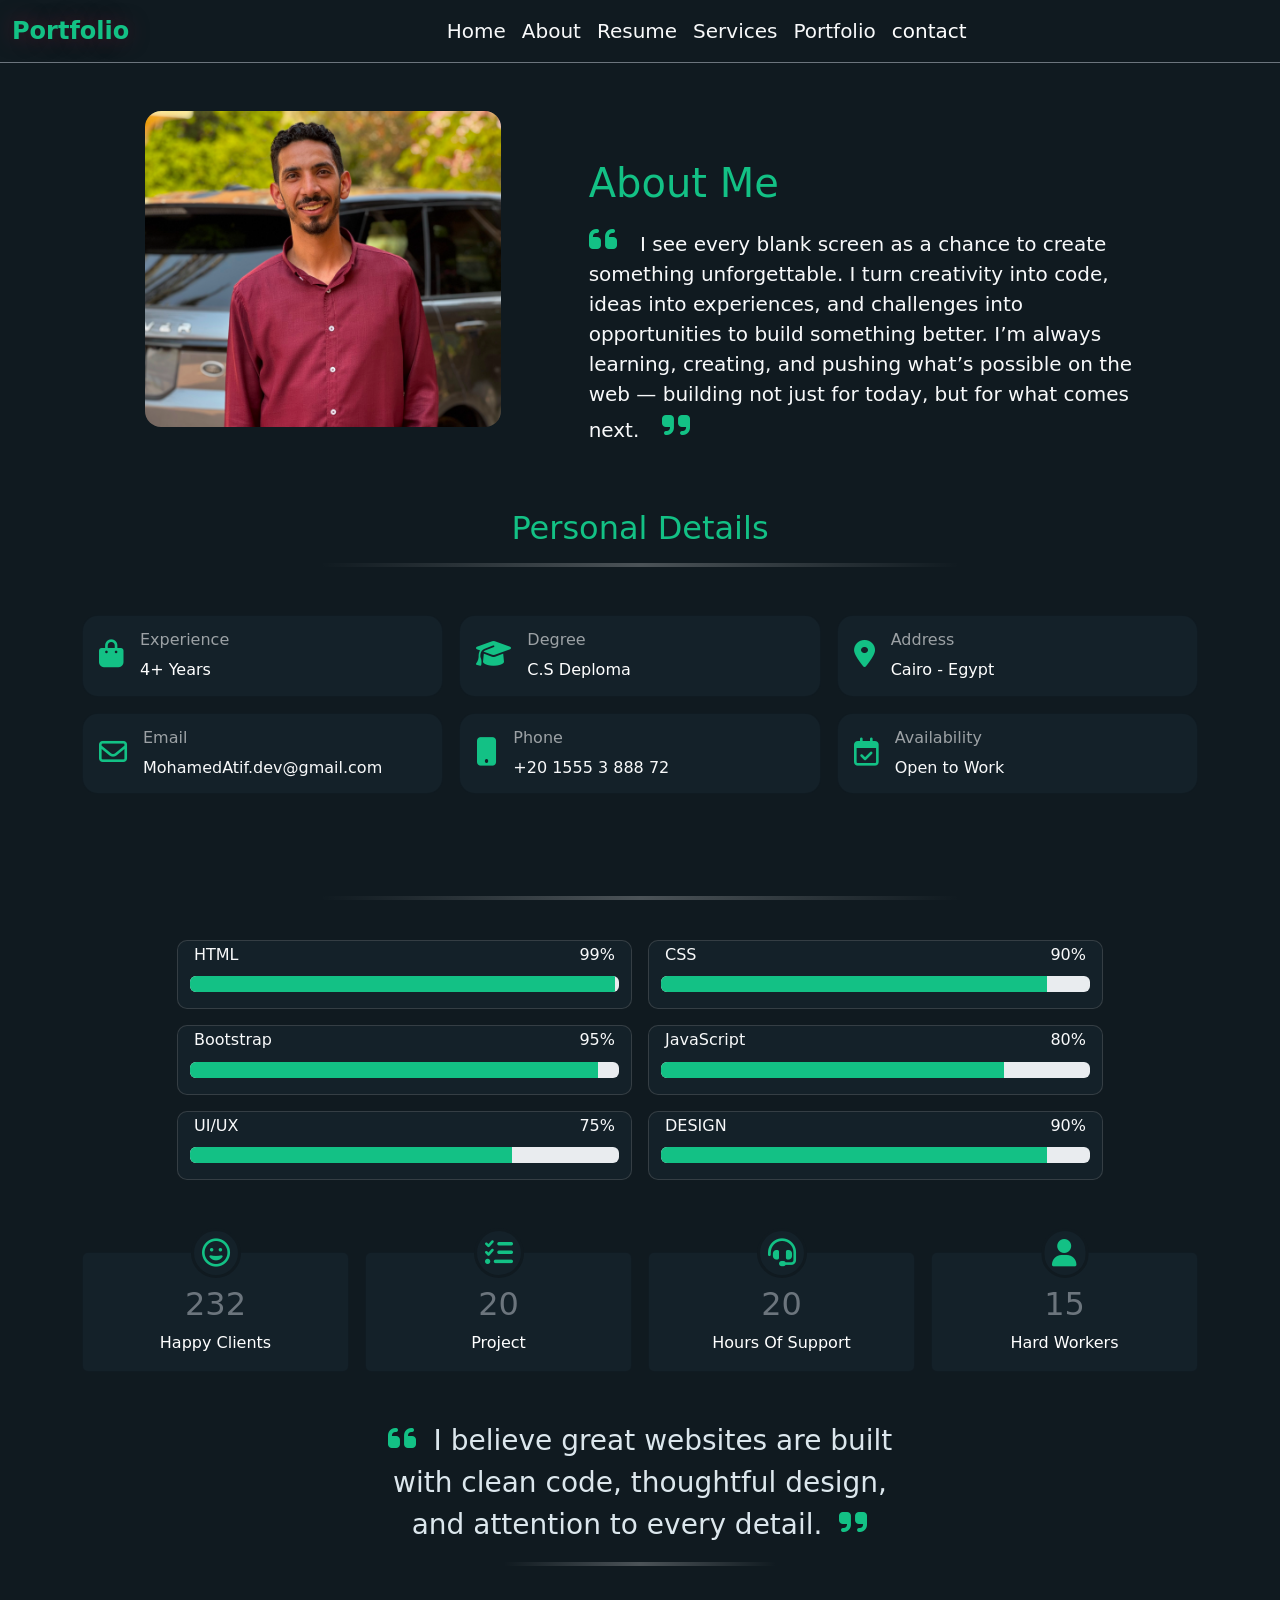
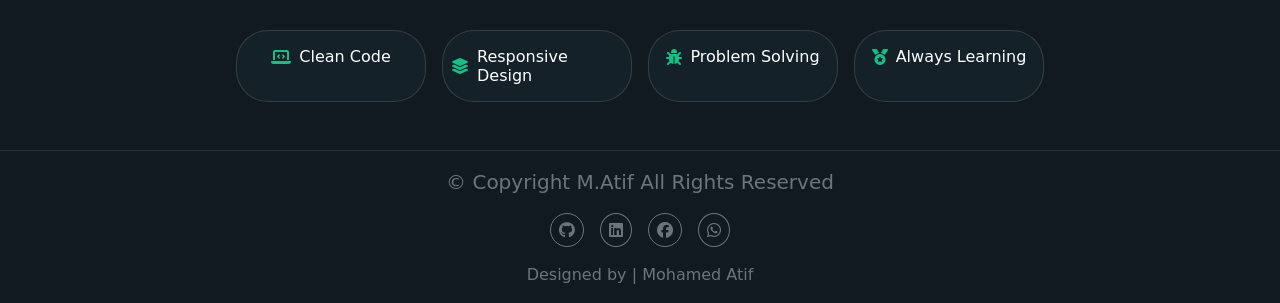
==== about.html @ 0226427c "about page" ====
<!doctype html>
<html lang="en">
  <head>
    <meta charset="UTF-8" />
    <meta name="viewport" content="width=device-width, initial-scale=1.0" />
    <!-- AOS animate -->
    <link href="https://unpkg.com/aos@2.3.1/dist/aos.css" rel="stylesheet" />

    <link rel="stylesheet" href="css/all.min.css" />

    <!-- Bootstrap -->
    <link rel="stylesheet" href="css/bootstrap.min.css" />

    <!-- My CSS -->
    <link rel="stylesheet" href="css/index.css" />

    <title>Portfolio</title>
  </head>
  <body>
    <!-- strat nav -->
    <nav
      class="navbar navbar-expand-lg my-nav border-bottom border-secondary"
      data-bs-theme="dark"
    >
      <div class="container-fluid">
        <a class="navbar-brand fs-4 fw-bold my-title" href="#">Portfolio</a>
        <button
          class="navbar-toggler"
          type="button"
          data-bs-toggle="collapse"
          data-bs-target="#navbarNavDropdown"
          aria-controls="navbarNavDropdown"
          aria-expanded="false"
          aria-label="Toggle navigation"
        >
          <span class="navbar-toggler-icon"></span>
        </button>
        <div
          class="collapse navbar-collapse justify-content-center"
          id="navbarNavDropdown"
        >
          <ul class="navbar-nav">
            <li class="nav-item">
              <a class="nav-link fs-5 my-link active" href="index.html">Home</a>
            </li>
            <li class="nav-item">
              <a class="nav-link fs-5 my-link active" href="about.html"
                >About</a
              >
            </li>
            <li class="nav-item">
              <a class="nav-link fs-5 my-link active" href="Resume.html">
                Resume</a
              >
            </li>
            <li class="nav-item">
              <a class="nav-link fs-5 my-link active" href="Services.html">
                Services</a
              >
            </li>
            <li class="nav-item">
              <a class="nav-link fs-5 my-link active" href="Portfolio.html">
                Portfolio</a
              >
            </li>
            <li class="nav-item">
              <a class="nav-link fs-5 my-link" href="contact.html"> contact</a>
            </li>
          </ul>
        </div>
      </div>
    </nav>
    <!-- End nav -->
    <!--start About -->
    <!-- section About -->
    <div class="mt-5 container text-light text-center">
      <div class="row d-flex justify-content-evenly">
        <div
          data-aos="fade-right"
          data-aos-duration="1000"
          class="col-12 col-lg-4"
        >
          <img src="/img/myphoto.bmp" alt="" class="img-fluid rounded-4" />
        </div>
        <div
          data-aos="fade-right"
          data-aos-duration="1000"
          class="col-12 col-md-6 text-start"
        >
          <h2 class="fs-1 mb-3 text-start mt-5 title">About Me</h2>
          <p class="fs-5">
            <i class="fa-solid fa-quote-left title fs-2 me-3"></i> I see every
            blank screen as a chance to create something unforgettable. I turn
            creativity into code, ideas into experiences, and challenges into
            opportunities to build something better. I’m always learning,
            creating, and pushing what’s possible on the web — building not just
            for today, but for what comes next.
            <i class="fa-solid fa-quote-right title fs-2 ms-3"></i>
          </p>
        </div>
      </div>
    </div>
    <!--  -->
    <div class="text-center text-white mt-5">
      <h2 data-aos="fade-up" data-aos-duration="1000" class="title">
        Personal Details
      </h2>
      <div>
        <hr class="opacity-25 break" />
      </div>
    </div>
    <div class="container mb-5 mt-5">
      <div class="row g-3">
        <!-- card-1 -->
        <div
          data-aos="fade-up"
          data-aos-duration="1000"
          class="col-12 col-lg-4"
        >
          <div class="card card-info-about rounded-4 text-white">
            <div class="card-body">
              <div class="d-flex gap-3">
                <h6 class="card-title">
                  <i
                    class="fa-solid fa-bag-shopping fs-3 mt-2 Details-icon"
                  ></i>
                </h6>
                <div>
                  <p class="card-subtitle mb-2 address-card">Experience</p>
                  <h6 class="card-text">4+ Years</h6>
                </div>
              </div>
            </div>
          </div>
        </div>
        <!-- card-2 -->
        <div
          data-aos="fade-up"
          data-aos-duration="1000"
          class="col-12 col-lg-4"
        >
          <div class="card card-info-about rounded-4 text-white">
            <div class="card-body">
              <div class="d-flex gap-3">
                <h6 class="card-title">
                  <i
                    class="fa-solid fa-graduation-cap fs-3 mt-2 Details-icon"
                  ></i>
                </h6>
                <div>
                  <p class="card-subtitle mb-2 address-card">Degree</p>
                  <h6 class="card-text">C.S Deploma</h6>
                </div>
              </div>
            </div>
          </div>
        </div>
        <!-- card-3 -->
        <div
          data-aos="fade-up"
          data-aos-duration="1000"
          class="col-12 col-lg-4"
        >
          <div class="card card-info-about rounded-4 text-white">
            <div class="card-body">
              <div class="d-flex gap-3">
                <h6 class="card-title">
                  <i
                    class="fa-solid fa-location-dot fs-3 mt-2 Details-icon"
                  ></i>
                </h6>
                <div>
                  <p class="card-subtitle mb-2 address-card">Address</p>
                  <h6 class="card-text">Cairo - Egypt</h6>
                </div>
              </div>
            </div>
          </div>
        </div>
        <!-- card-4 -->
        <div
          data-aos="fade-up"
          data-aos-duration="1000"
          class="col-12 col-lg-4"
        >
          <div class="card card-info-about rounded-4 text-light">
            <div class="card-body">
              <div class="d-flex gap-3">
                <h6 class="card-title">
                  <i class="fa-regular fa-envelope fs-3 mt-2 Details-icon"></i>
                </h6>
                <div>
                  <p class="card-subtitle mb-2 address-card">Email</p>
                  <h6 class="card-text">MohamedAtif.dev@gmail.com</h6>
                </div>
              </div>
            </div>
          </div>
        </div>
        <!-- card-5 -->
        <div
          data-aos="fade-up"
          data-aos-duration="1000"
          class="col-12 col-lg-4"
        >
          <div class="card card-info-about rounded-4 text-light">
            <div class="card-body">
              <div class="d-flex gap-3">
                <h6 class="card-title">
                  <i
                    class="fa-solid fa-mobile-button fs-3 mt-2 Details-icon"
                  ></i>
                </h6>
                <div>
                  <p class="card-subtitle mb-2 address-card">Phone</p>
                  <h6 class="card-text">+20 1555 3 888 72</h6>
                </div>
              </div>
            </div>
          </div>
        </div>
        <!-- card-6 -->
        <div
          data-aos="fade-up"
          data-aos-duration="1000"
          class="col-12 col-lg-4"
        >
          <div class="card card-info-about rounded-4 text-light">
            <div class="card-body">
              <div class="d-flex gap-3">
                <h6 class="card-title">
                  <i
                    class="fa-regular fa-calendar-check fs-3 mt-2 Details-icon"
                  ></i>
                </h6>
                <div>
                  <p class="card-subtitle mb-2 address-card">Availability</p>
                  <h6 class="card-text">Open to Work</h6>
                </div>
              </div>
            </div>
          </div>
        </div>
        <!-- end -->
      </div>
    </div>
    <!--  -->
    <!-- Technical Proficienc -->
    <h2
      data-aos="fade-up"
      data-aos-duration="1000"
      class="text-center mb-3 mt-3 title"
    >
      My Skills
    </h2>
    <hr class="opacity-25 break" />
    <div class="container mt-3">
      <div class="row justify-content-center p-4 gap-3">
        <!-- HTML -->
        <div class="col-12 col-lg-5 skills-card">
          <div class="text-light d-flex justify-content-between p-1">
            <h6>HTML</h6>
            <h6>99%</h6>
          </div>
          <div
            class="progress mb-3"
            role="progressbar"
            aria-label="Basic example"
            aria-valuenow="0"
            aria-valuemin="0"
            aria-valuemax="100"
          >
            <div
              data-aos="fade-right"
              data-aos-duration="2000"
              class="progress-bar"
              style="width: 99%"
            ></div>
          </div>
        </div>
        <!-- CSS -->
        <div class="col-12 col-lg-5 skills-card">
          <div class="text-light d-flex justify-content-between p-1">
            <h6>CSS</h6>
            <h6>90%</h6>
          </div>
          <div
            class="progress mb-3"
            role="progressbar"
            aria-label="Basic example"
            aria-valuenow="0"
            aria-valuemin="0"
            aria-valuemax="100"
          >
            <div
              data-aos="fade-right"
              data-aos-duration="2000"
              class="progress-bar"
              style="width: 90%"
            ></div>
          </div>
        </div>
        <!-- Bootstrap -->
        <div class="col-12 col-lg-5 skills-card">
          <div class="text-light d-flex justify-content-between p-1">
            <h6>Bootstrap</h6>
            <h6>95%</h6>
          </div>
          <div
            class="progress mb-3"
            role="progressbar"
            aria-label="Basic example"
            aria-valuenow="0"
            aria-valuemin="0"
            aria-valuemax="100"
          >
            <div
              data-aos="fade-right"
              data-aos-duration="2000"
              class="progress-bar"
              style="width: 95%"
            ></div>
          </div>
        </div>
        <!-- JavaScript -->
        <div class="col-12 col-lg-5 skills-card">
          <div class="text-light d-flex justify-content-between p-1">
            <h6>JavaScript</h6>
            <h6>80%</h6>
          </div>
          <div
            class="progress mb-3"
            role="progressbar"
            aria-label="Basic example"
            aria-valuenow="0"
            aria-valuemin="0"
            aria-valuemax="100"
          >
            <div
              data-aos="fade-right"
              data-aos-duration="2000"
              class="progress-bar"
              style="width: 80%"
            ></div>
          </div>
        </div>
        <!-- UI/UX -->
        <div class="col-12 col-lg-5 skills-card">
          <div class="text-light d-flex justify-content-between p-1">
            <h6>UI/UX</h6>
            <h6>75%</h6>
          </div>
          <div
            class="progress mb-3"
            role="progressbar"
            aria-label="Basic example"
            aria-valuenow="0"
            aria-valuemin="0"
            aria-valuemax="100"
          >
            <div
              data-aos="fade-right"
              data-aos-duration="2000"
              class="progress-bar"
              style="width: 75%"
            ></div>
          </div>
        </div>
        <!-- design -->
        <div class="col-12 col-lg-5 skills-card">
          <div class="text-light d-flex justify-content-between p-1">
            <h6>DESIGN</h6>
            <h6>90%</h6>
          </div>
          <div
            class="progress mb-3"
            role="progressbar"
            aria-label="Basic example"
            aria-valuenow="0"
            aria-valuemin="0"
            aria-valuemax="100"
          >
            <div
              data-aos="fade-right"
              data-aos-duration="2000"
              class="progress-bar"
              style="width: 90%"
            ></div>
          </div>
        </div>
      </div>
    </div>
    <!-- section 2 -->
    <div class="container mt-5 mb-5">
      <div class="row g-3">
        <!-- 1 -->
        <div data-aos="fade-up" data-aos-duration="1000" class="col-6 col-lg-3">
          <div class="work-card card position-relative text-white">
            <i
              class="fa-regular fa-face-grin position-absolute top-0 start-50 translate-middle fs-3 p-2 rounded-5 work-icone"
            ></i>
            <div class="card-body text-center mt-3">
              <h2 class="card-title text-secondary">232</h2>
              <p class="card-text">Happy Clients</p>
            </div>
          </div>
        </div>
        <!-- 2 -->
        <div data-aos="fade-up" data-aos-duration="1000" class="col-6 col-lg-3">
          <div class="work-card card position-relative text-white">
            <i
              class="fa-solid fa-list-check position-absolute top-0 start-50 translate-middle fs-3 p-2 rounded-5 work-icone"
            ></i>

            <div class="card-body text-center mt-3">
              <h2 class="card-title text-secondary">20</h2>
              <p class="card-text">Project</p>
            </div>
          </div>
        </div>
        <!-- 3 -->
        <div data-aos="fade-up" data-aos-duration="1000" class="col-6 col-lg-3">
          <div class="work-card card position-relative text-white">
            <i
              class="fa-solid fa-headset position-absolute top-0 start-50 translate-middle fs-3 p-2 rounded-5 work-icone"
            ></i>
            <div class="card-body text-center mt-3">
              <h2 class="card-title text-secondary">20</h2>
              <p class="card-text">Hours Of Support</p>
            </div>
          </div>
        </div>
        <!-- 4 -->
        <div data-aos="fade-up" data-aos-duration="1000" class="col-6 col-lg-3">
          <div class="work-card card position-relative text-white">
            <i
              class="fa-solid fa-user position-absolute top-0 start-50 translate-middle fs-3 p-2 rounded-5 work-icone"
            ></i>
            <div class="card-body text-center mt-3">
              <h2 class="card-title text-secondary">15</h2>
              <p class="card-text">Hard Workers</p>
            </div>
          </div>
        </div>
        <!-- end -->
      </div>
    </div>
    <div class="container">
      <div
        data-aos="zoom-in"
        data-aos-duration="1000"
        class="row justify-content-center text-center"
      >
        <div class="col-10 col-lg-6">
          <p class="text-p fs-3">
            <i class="fa-solid fa-quote-left title fs-2 me-2"></i> I believe
            great websites are built with clean code, thoughtful design, and
            attention to every detail.
            <i class="fa-solid fa-quote-right title fs-2 ms-2"></i>
          </p>
          <hr class="opacity-25 break" />
        </div>
      </div>
    </div>

    <div class="container mt-5 mb-5">
      <!--  -->
      <div class="row gap-3 justify-content-center">
        <div
          data-aos="fade-right"
          data-aos-duration="1000"
          class="col-12 col-lg-2 text-white skills-card rounded-5 p-2"
        >
          <div class="d-flex justify-content-center align-items-center">
            <i class="fa-solid fa-laptop-code icon"></i>

            <h6 class="ms-2 mt-2">Clean Code</h6>
          </div>
        </div>
        <!--  -->
        <div
          data-aos="fade-left"
          data-aos-duration="1000"
          class="col-12 col-lg-2 text-white skills-card rounded-5 p-2"
        >
          <div class="d-flex justify-content-center align-items-center">
            <i class="fa-solid fa-layer-group icon"></i>
            <h6 class="ms-2 mt-2">Responsive Design</h6>
          </div>
        </div>
        <!--  -->
        <div
          data-aos="fade-right"
          data-aos-duration="1000"
          class="col-12 col-lg-2 text-white skills-card rounded-5 p-2"
        >
          <div class="d-flex justify-content-center align-items-center">
            <i class="fa-solid fa-bug icon"></i>
            <h6 class="ms-2 mt-2">Problem Solving</h6>
          </div>
        </div>
        <div
          data-aos="fade-left"
          data-aos-duration="1000"
          class="col-12 col-lg-2 text-white skills-card rounded-5 p-2"
        >
          <div class="d-flex justify-content-center align-items-center">
            <i class="fa-solid fa-medal icon"></i>
            <h6 class="ms-2 mt-2">Always Learning</h6>
          </div>
        </div>
      </div>
    </div>
    <hr class="w-100 text-secondary" />
    <!--start footer -->
    <div
      data-aos="fade-up"
      data-aos-duration="1000"
      class="container d-flex flex-column align-items-center"
    >
      <div>
        <p class="text-secondary fs-5">
          © Copyright M.Atif All Rights Reserved
        </p>
      </div>
      <!-- icone -->
      <div
        class="myicone w-100 d-flex justify-content-center gap-3 align-items-center flex-wrap"
      >
        <a href="https://github.com/Mohamed-Atif11">
          <i
            class="fa-brands fa-github p-2 mb-3 rounded-circle my-icone-foter"
          ></i
        ></a>
        <a href="www.linkedin.com/in/mohamed-atif-447106274">
          <i
            class="fa-brands fa-linkedin p-2 mb-3 rounded-circle my-icone-foter"
          ></i
        ></a>
        <a href="https://www.facebook.com/share/1GVoGWZfJ7/">
          <i
            class="fa-brands fa-facebook p-2 mb-3 rounded-circle my-icone-foter"
          ></i
        ></a>
        <a href="https://wa.me/201555388872"
          ><i
            class="fa-brands fa-whatsapp p-2 mb-3 rounded-circle my-icone-foter"
          ></i
        ></a>
      </div>
      <div>
        <p class="text-secondary">Designed by | Mohamed Atif</p>
      </div>
    </div>
    <!-- end footer -->
    <script src="js/index.js"></script>
    <script src="js/bootstrap.bundle.min.js"></script>
    <script src="https://unpkg.com/aos@2.3.1/dist/aos.js"></script>
    <script>
      AOS.init();
    </script>
  </body>
</html>
---- css/index.css ----
* {
  margin: 0px;
  padding: 0px;
  box-sizing: border-box;
}

/* root  */
:root {
  --special-text: #dce7ed;
  --text-color: #13c185;
  --border-color: #349a6ac4;
  --background: #142129;
  --card-background: #142129;
  --main-background: #101a20;
  --address-card-color: rgba(255, 255, 255, 0.581);
}
/* body */
html,
body {
  width: 100%;
  max-width: 100%;
  overflow-x: clip;
}
body {
  background: var(--main-background);
}
.my-title {
  color: var(--text-color);
  text-shadow: 0 0 20px rgba(135, 25, 52, 0.5);
}
.my-title:hover {
  color: var(--text-color);
  text-shadow: 0 0 30px rgba(25, 135, 84, 0.5);
}
/* nav */

/* navbar link */
.my-link {
  position: relative;
  display: inline-block;
  transition: 0.3s linear;
  color: white;
}
.my-link:hover {
  transform: scale(1.1);
  color: var(--text-color) !important;
}

.my-link::after {
  content: "";
  position: absolute;
  bottom: 0px;
  left: 10px;
  width: 0%;
  height: 2px;
  background-color: var(--text-color);
  transition: 0.4s;
}
.my-link:hover::after {
  width: 50%;
}

/* section one */

span {
  color: var(--text-color);
}
.title h1 {
  font-size: 3em;
}
/* my-icone */
.my-icone {
  background-color: #141f26;
  transition: 0.4s linear;
}
.my-icone:hover {
  background-color: var(--text-color);
  transform: scale(1.1);
  box-shadow: 0 10px 20px #13c18451;
}
/* my-photo */
.my-photo {
  box-shadow: 5px 5px 100px #13c18451;
  transition: 0.3s linear;
}
.my-photo:hover {
  cursor: pointer;
}
/* my-info */

/* my-icone-foter */
.my-icone-foter {
  border: 1px solid #6c757d;
  color: #6c757d;
}
.my-icone-foter:hover {
  color: var(--text-color);
  border: 1px solid var(--text-color);
  transform: scale(1.1);
  box-shadow: 5px 5px 30px #13c18451;
}
/* about page */
/* card-info-about */
.card-info-about {
  background: #142129;
  transition:
    transform 0.4s ease,
    box-shadow 0.4s ease,
    border-color 0.4s ease;
}
.address-card {
  color: rgba(255, 255, 255, 0.581);
}
.card-info-about:hover {
  transform: translateY(-5px);
  border-color: var(--border-color);
  cursor: pointer;
}
.font {
  font-size: 12px;
}
.work-card {
  background: var(--background);
  transition: 0.3s ease;
}
.work-card:hover {
  box-shadow: 0 0 10px var(--text-color);
  transform: translateY(-5px);
  cursor: pointer;
}
.work-icone {
  background: var(--background);
  border: 3px solid var(--main-background);
  color: var(--text-color);
}
.Details-icon {
  background: var(--background);
  color: var(--text-color);
}
.break {
  height: 4px;
  border: 0;
  opacity: 1;
  background: linear-gradient(
    to right,
    transparent,
    rgba(255, 255, 255, 0),
    rgb(253, 253, 253),
    rgba(255, 255, 255, 0),
    transparent
  );
}
.Technical-info {
  background-color: var(--background);
  box-shadow: 0 0 10px var(--text-color);
}
.progress-bar {
  background-color: var(--text-color);
}
.skills-card {
  border-radius: 10px;
  background-color: var(--background);
  transition: 0.4s linear;
  border: 1px solid rgba(128, 128, 128, 0.303);
}
.skills-card:hover {
  transform: translatey(-3px);
  box-shadow: 0 0 10px var(--border-color);
  border: 1px solid var(--border-color);
  cursor: pointer;
}
.title {
  color: var(--text-color);
}
.text-p {
  color: var(--special-text);
}
.icon {
  color: var(--text-color);
}
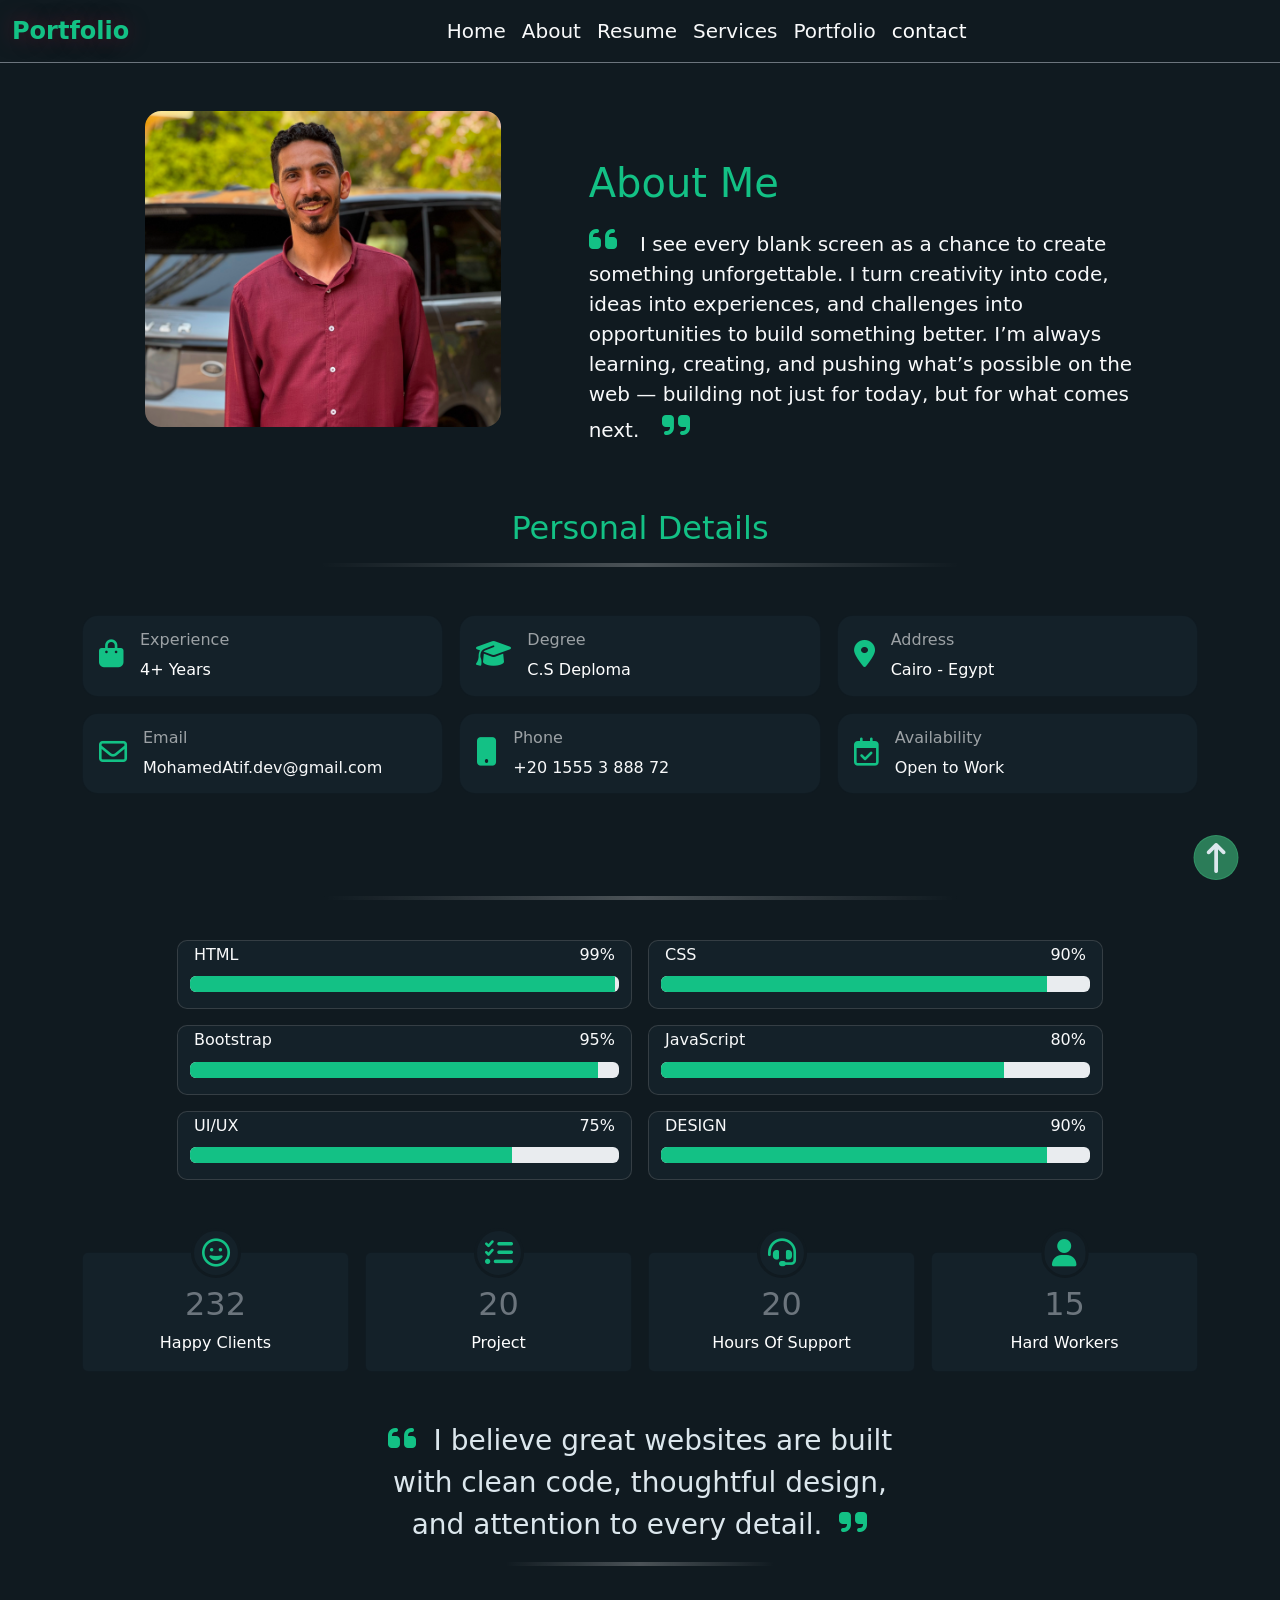
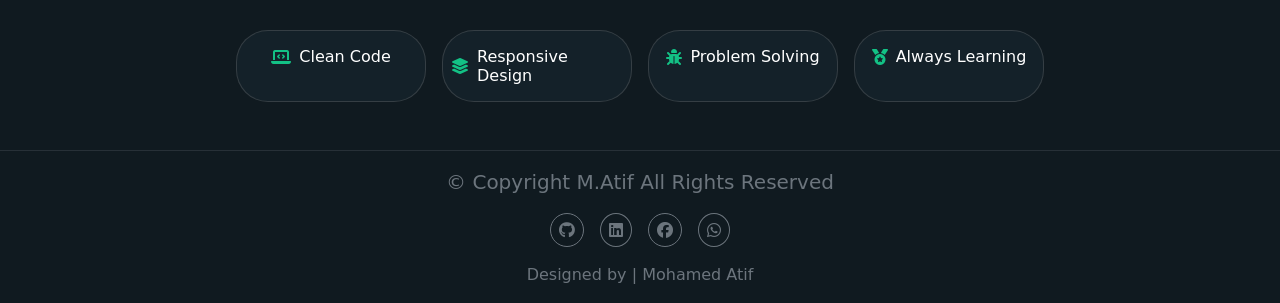
==== commit 80b9952c: "up-icon" ====
--- a/about.html
+++ b/about.html
@@ -19,6 +19,7 @@
   <body>
     <!-- strat nav -->
     <nav
+      id="nav"
       class="navbar navbar-expand-lg my-nav border-bottom border-secondary"
       data-bs-theme="dark"
     >
@@ -71,6 +72,12 @@
       </div>
     </nav>
     <!-- End nav -->
+    <a href="#nav">
+      <i
+        class="fa-solid fa-arrow-up-long icon-up d-flex justify-content-center align-items-center"
+      ></i
+    ></a>
+
     <!--start About -->
     <!-- section About -->
     <div class="mt-5 container text-light text-center">
--- a/css/index.css
+++ b/css/index.css
@@ -3,7 +3,6 @@
   padding: 0px;
   box-sizing: border-box;
 }
-
 /* root  */
 :root {
   --special-text: #dce7ed;
@@ -24,6 +23,20 @@
 body {
   background: var(--main-background);
 }
+.icon-up {
+  position: fixed;
+  bottom: 20px;
+  left: 95%;
+  transform: translateX(-50%);
+  font-size: 30px;
+  background-color: var(--border-color);
+  color: var(--special-text);
+  width: 1.5em;
+  height: 1.5em;
+  border-radius: 1em;
+  border: 1px solid var(--border-color);
+}
+
 .my-title {
   color: var(--text-color);
   text-shadow: 0 0 20px rgba(135, 25, 52, 0.5);
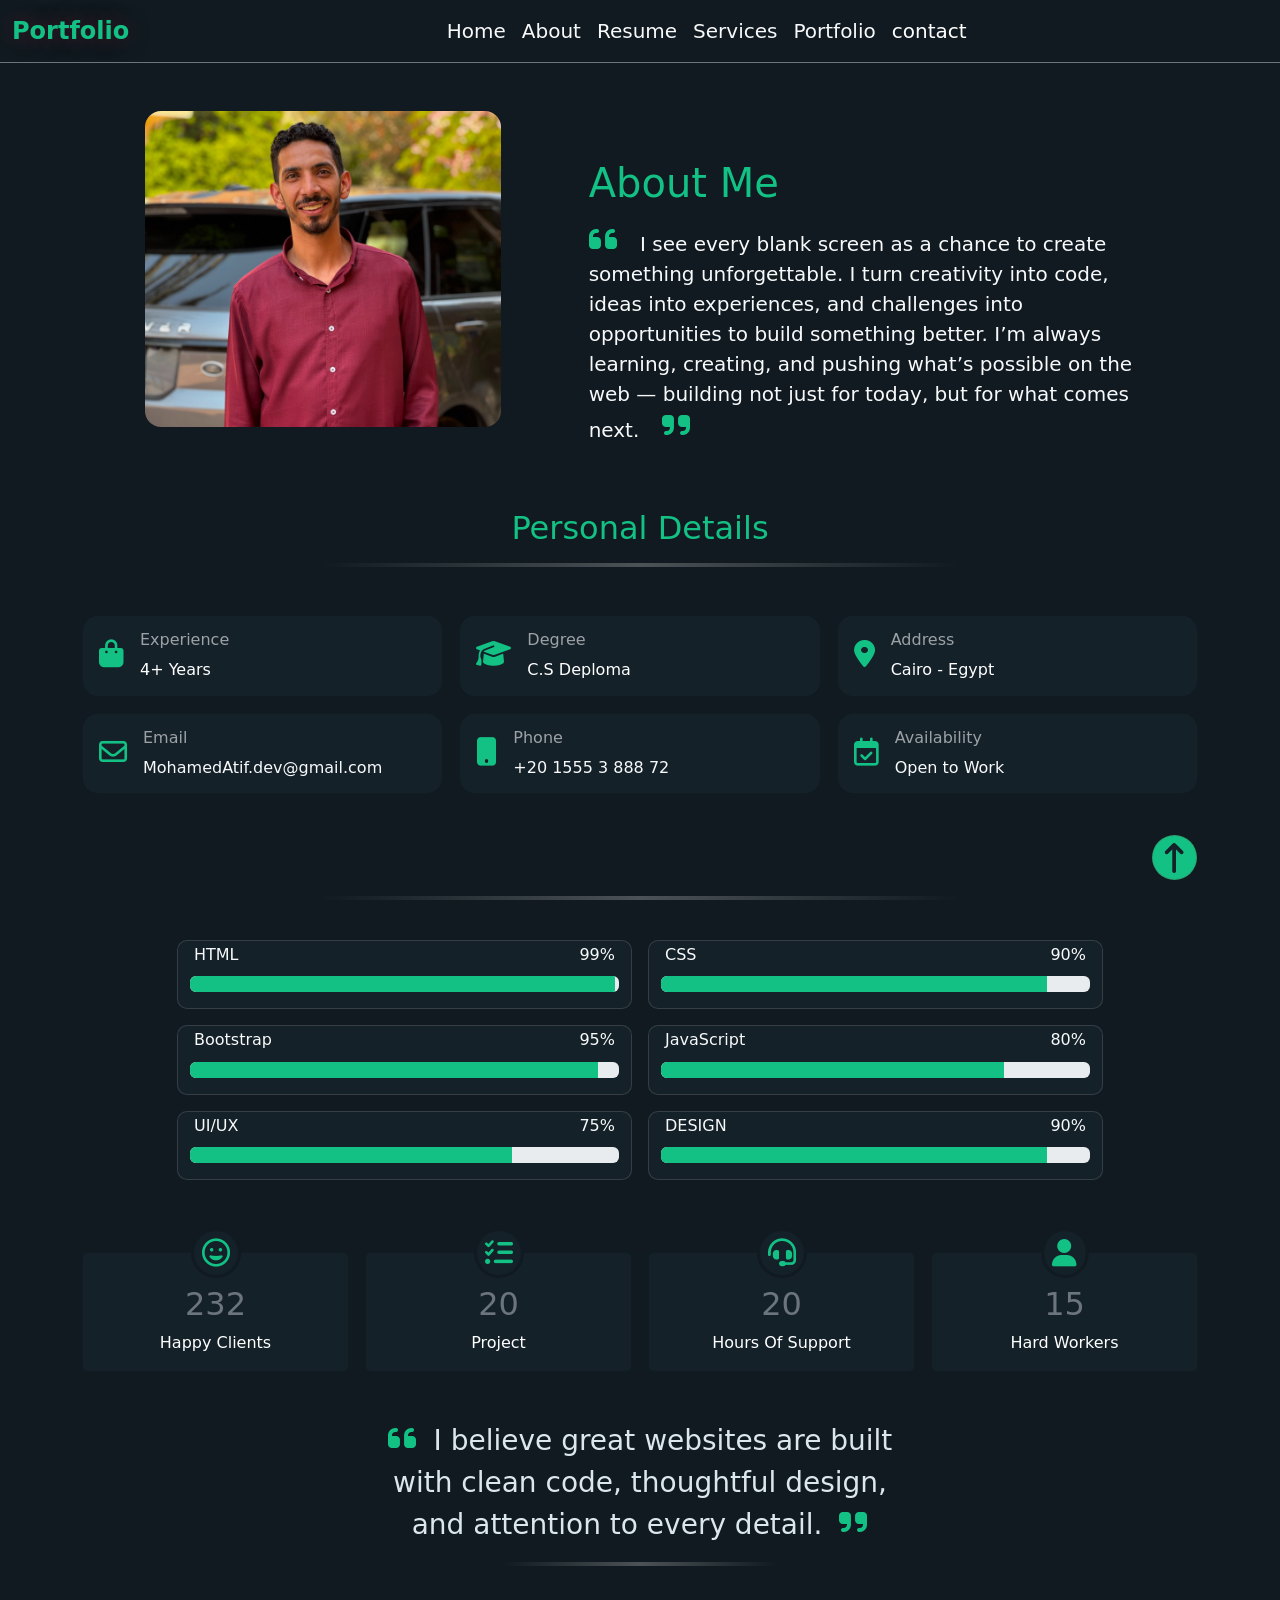
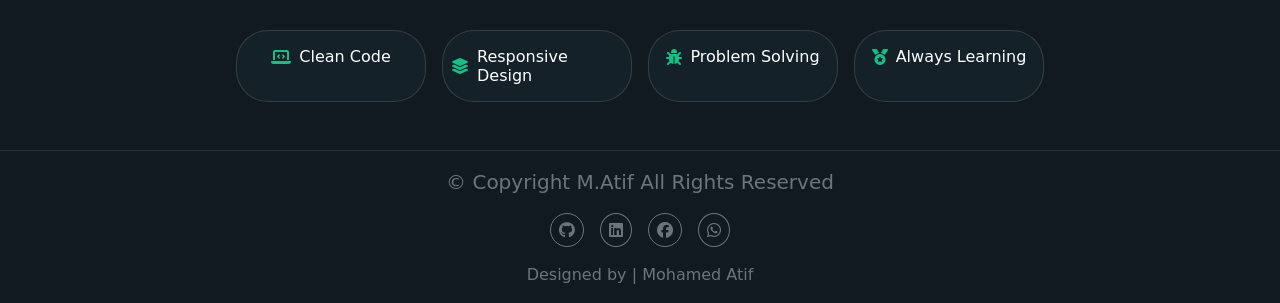
==== commit ef0633c1: "resume bage" ====
--- a/about.html
+++ b/about.html
@@ -72,11 +72,14 @@
       </div>
     </nav>
     <!-- End nav -->
-    <a href="#nav">
-      <i
-        class="fa-solid fa-arrow-up-long icon-up d-flex justify-content-center align-items-center"
-      ></i
-    ></a>
+    <!-- up-icone -->
+    <div>
+      <a href="#nav">
+        <i
+          class="fa-solid fa-arrow-up-long icon-up d-flex justify-content-center align-items-center"
+        ></i
+      ></a>
+    </div>
 
     <!--start About -->
     <!-- section About -->
@@ -87,7 +90,11 @@
           data-aos-duration="1000"
           class="col-12 col-lg-4"
         >
-          <img src="/img/myphoto.bmp" alt="" class="img-fluid rounded-4" />
+          <img
+            src="/img/myphoto.bmp"
+            alt="my-photo"
+            class="img-fluid rounded-4"
+          />
         </div>
         <div
           data-aos="fade-right"
--- a/css/index.css
+++ b/css/index.css
@@ -26,11 +26,11 @@
 .icon-up {
   position: fixed;
   bottom: 20px;
-  left: 95%;
-  transform: translateX(-50%);
+  left: 90%;
+  z-index: 1000;
   font-size: 30px;
-  background-color: var(--border-color);
-  color: var(--special-text);
+  background-color: var(--text-color);
+  color: var(--card-background);
   width: 1.5em;
   height: 1.5em;
   border-radius: 1em;
@@ -169,6 +169,7 @@
 }
 .progress-bar {
   background-color: var(--text-color);
+  color: var(--main-background);
 }
 .skills-card {
   border-radius: 10px;
@@ -191,3 +192,63 @@
 .icon {
   color: var(--text-color);
 }
+/* resume page*/
+.my-btn-cv {
+  border: 1px solid var(--border-color) !important;
+  outline: #13c185 !important;
+}
+.icone-resume,
+.supTitle {
+  color: var(--text-color);
+}
+.section-one-info {
+  background-color: var(--card-background);
+  border-left: 2px solid #13c185;
+  transition: 0.5s ease;
+}
+.section-one-info:hover {
+  transform: translateY(-10px);
+  box-shadow: 8px 8px 5px #13c185;
+  border: none;
+  cursor: pointer;
+}
+.card-broject {
+  background: var(--card-background);
+  border: none;
+}
+.icone-project {
+  background: var(--background);
+  border: 1px solid var(--border-color);
+  width: 8em;
+  transition: 0.4s linear;
+}
+.icone-project:hover {
+  background: var(--main-background);
+  transform: scale(1.1);
+}
+.project-card {
+  border: 1px solid rgba(13, 189, 151, 0.108);
+  transition: 0.4s linear;
+}
+.project-card:hover {
+  border-radius: 0.5em;
+  transform: translateY(-5px);
+  box-shadow: 1px 1px 10px var(--border-color);
+}
+.my-btn-end-section1,
+.my-btn-end-section2 {
+  width: 12em;
+  height: 2.5em;
+  border: 1px solid var(--border-color);
+  background-color: var(--background);
+  border-radius: 2em;
+  color: white;
+  transition: 0.2s linear;
+}
+.my-btn-end-section1 {
+  background: var(--text-color);
+  color: var(--main-background);
+}
+.icone-resume-castom {
+  color: var(--card-background);
+}
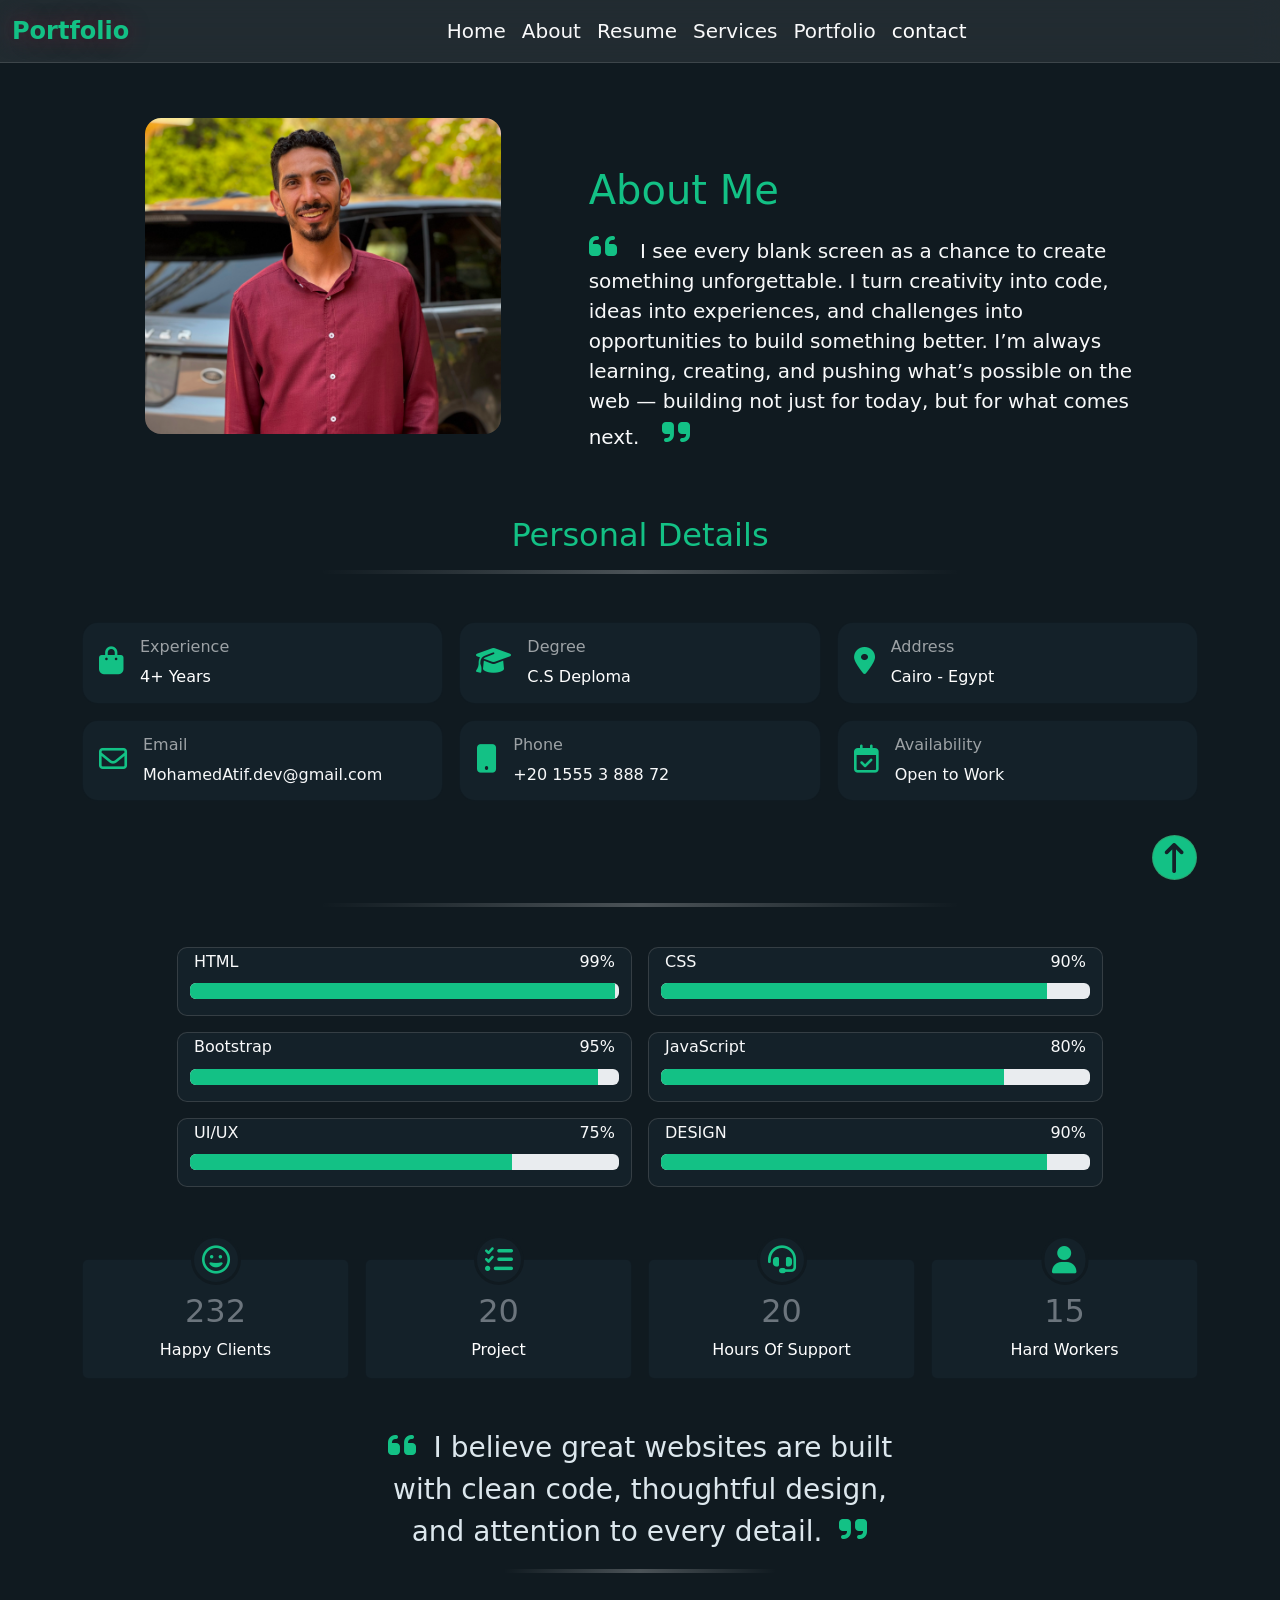
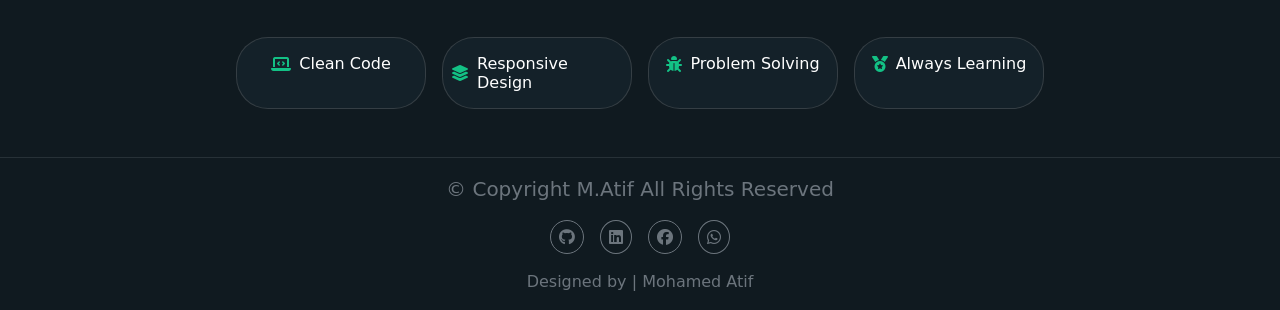
==== commit 20d1f501: "respons All bage nav" ====
--- a/about.html
+++ b/about.html
@@ -20,7 +20,7 @@
     <!-- strat nav -->
     <nav
       id="nav"
-      class="navbar navbar-expand-lg my-nav border-bottom border-secondary"
+      class="fixed-top myNav navbar navbar-expand-lg"
       data-bs-theme="dark"
     >
       <div class="container-fluid">
--- a/css/index.css
+++ b/css/index.css
@@ -22,6 +22,13 @@
 }
 body {
   background: var(--main-background);
+  padding-top: 70px;
+}
+.myNav {
+  background: rgba(255, 255, 255, 0.08);
+  backdrop-filter: blur(15px);
+  -webkit-backdrop-filter: blur(15px);
+  border-bottom: 1px solid rgba(255, 255, 255, 0.12);
 }
 .icon-up {
   position: fixed;
@@ -208,13 +215,20 @@
 }
 .section-one-info:hover {
   transform: translateY(-10px);
-  box-shadow: 8px 8px 5px #13c185;
+  box-shadow: 2px 2px 5px #13c185;
   border: none;
   cursor: pointer;
 }
 .card-broject {
   background: var(--card-background);
   border: none;
+  background: linear-gradient(
+    -135deg,
+    #0d3b3f 0%,
+    #102f38 40%,
+    #0b202b 75%,
+    #091b25 100%
+  );
 }
 .icone-project {
   background: var(--background);
@@ -223,11 +237,15 @@
   transition: 0.4s linear;
 }
 .icone-project:hover {
-  background: var(--main-background);
-  transform: scale(1.1);
+  background: linear-gradient(
+    135deg,
+    #0d3b3f 0%,
+    #102f38 40%,
+    #0b202b 75%,
+    #091b25 100%
+  );
 }
 .project-card {
-  border: 1px solid rgba(13, 189, 151, 0.108);
   transition: 0.4s linear;
 }
 .project-card:hover {
@@ -237,8 +255,6 @@
 }
 .my-btn-end-section1,
 .my-btn-end-section2 {
-  width: 12em;
-  height: 2.5em;
   border: 1px solid var(--border-color);
   background-color: var(--background);
   border-radius: 2em;
@@ -252,3 +268,39 @@
 .icone-resume-castom {
   color: var(--card-background);
 }
+
+.btn-contact {
+  background-color: var(--text-color);
+  color: var(--main-background);
+}
+.btn-contact:hover {
+  background-color: var(--text-color);
+  color: var(--main-background);
+}
+.icon-resume-contact {
+  color: var(--main-background);
+}
+.icon-btn-download {
+  background: transparent;
+  border: 1px solid var(--border-color);
+}
+.icon-btn-download:hover {
+  background: transparent;
+  border: 1px solid var(--border-color);
+  background: linear-gradient(
+    120deg,
+    #0d3b3f 0%,
+    #102f38 40%,
+    #0b202b 75%,
+    #091b25 100%
+  );
+}
+.contact-section {
+  background: linear-gradient(
+    135deg,
+    #0d3b3f 0%,
+    #102f38 40%,
+    #0b202b 75%,
+    #091b25 100%
+  );
+}
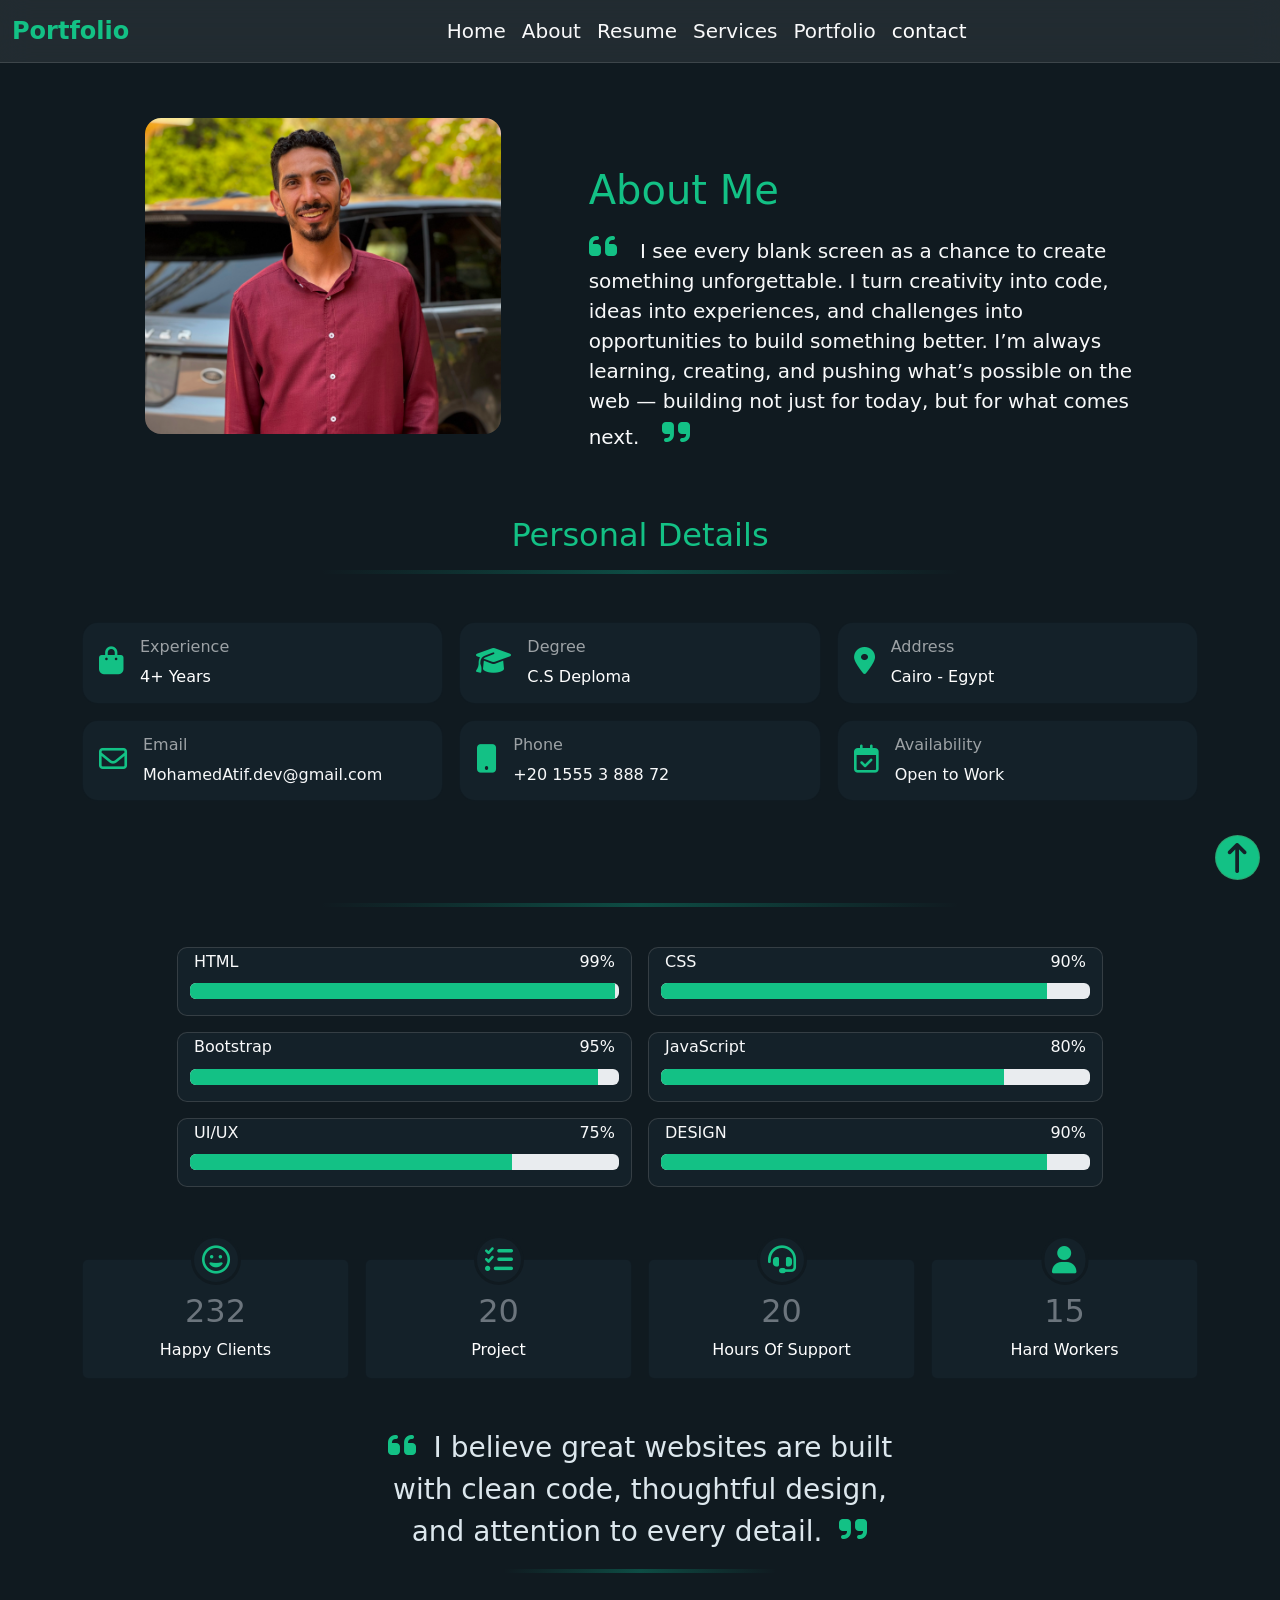
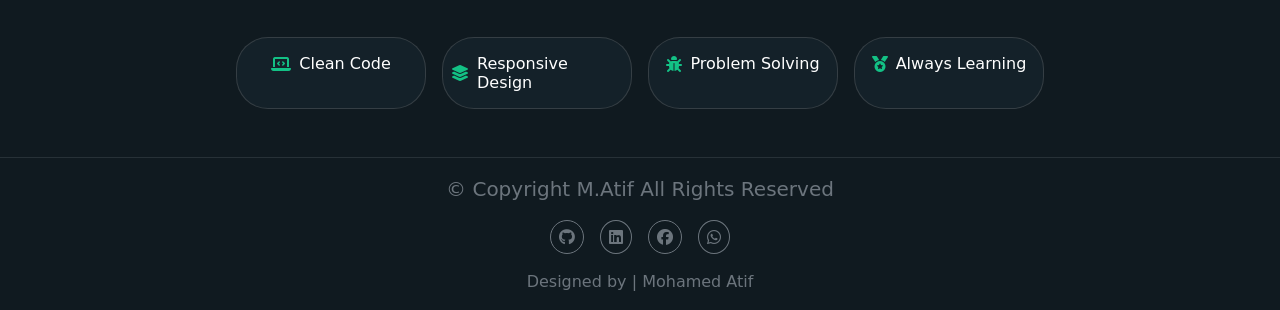
==== commit 85ab2037: "edite color nav respos" ====
--- a/about.html
+++ b/about.html
@@ -26,7 +26,7 @@
       <div class="container-fluid">
         <a class="navbar-brand fs-4 fw-bold my-title" href="#">Portfolio</a>
         <button
-          class="navbar-toggler"
+          class="navbar-toggler bg-success"
           type="button"
           data-bs-toggle="collapse"
           data-bs-target="#navbarNavDropdown"
--- a/css/index.css
+++ b/css/index.css
@@ -20,37 +20,55 @@
   max-width: 100%;
   overflow-x: clip;
 }
+html {
+  scroll-behavior: smooth;
+}
+#myNav {
+  scroll-margin-top: 0;
+}
 body {
   background: var(--main-background);
   padding-top: 70px;
 }
+
 .myNav {
   background: rgba(255, 255, 255, 0.08);
   backdrop-filter: blur(15px);
   -webkit-backdrop-filter: blur(15px);
   border-bottom: 1px solid rgba(255, 255, 255, 0.12);
+  position: fixed;
+  top: 0px;
+  right: 0px;
+  left: 0px;
+  z-index: 1000;
 }
 .icon-up {
   position: fixed;
   bottom: 20px;
-  left: 90%;
+  right: 20px;
   z-index: 1000;
+
+  display: flex;
+  align-items: center;
+  justify-content: center;
+
   font-size: 30px;
   background-color: var(--text-color);
   color: var(--card-background);
-  width: 1.5em;
-  height: 1.5em;
-  border-radius: 1em;
+
+  width: 45px;
+  height: 45px;
+  border-radius: 50%;
+
   border: 1px solid var(--border-color);
 }
 
 .my-title {
   color: var(--text-color);
-  text-shadow: 0 0 20px rgba(135, 25, 52, 0.5);
 }
 .my-title:hover {
   color: var(--text-color);
-  text-shadow: 0 0 30px rgba(25, 135, 84, 0.5);
+  text-shadow: 0 0 10px rgba(25, 135, 84, 0.5);
 }
 /* nav */
 
@@ -122,7 +140,7 @@
 /* about page */
 /* card-info-about */
 .card-info-about {
-  background: #142129;
+  background: var(--card-background);
   transition:
     transform 0.4s ease,
     box-shadow 0.4s ease,
@@ -165,7 +183,7 @@
     to right,
     transparent,
     rgba(255, 255, 255, 0),
-    rgb(253, 253, 253),
+    rgb(5, 228, 176),
     rgba(255, 255, 255, 0),
     transparent
   );
@@ -304,3 +322,41 @@
     #091b25 100%
   );
 }
+/* Services page */
+.my-btn-services {
+  background: linear-gradient(
+    135deg,
+    #0d3b3f 0%,
+    #102f38 40%,
+    #0b202b 75%,
+    #091b25 100%
+  );
+  color: var(--text-color);
+  border: 1px solid var(--border-color);
+}
+
+.SERVICES {
+  background-color: var(--main-background);
+  color: var(--text-color);
+}
+.card-info-services {
+  background: linear-gradient(
+    -100deg,
+    #0d3b3f 0%,
+    #102f38 40%,
+    #0b202b 75%,
+    #091b25 100%
+  );
+  border: 1px solid var(--border-color);
+  transition: 0.4s all linear;
+  box-shadow: 5px 5px 2px var(--border-color);
+}
+.card-info-services:hover {
+  cursor: pointer;
+  transform: translateX(-5px);
+}
+.services-icon {
+  background: transparent;
+  border: 2px solid rgba(31, 240, 226, 0.106);
+  color: var(--text-color);
+}
